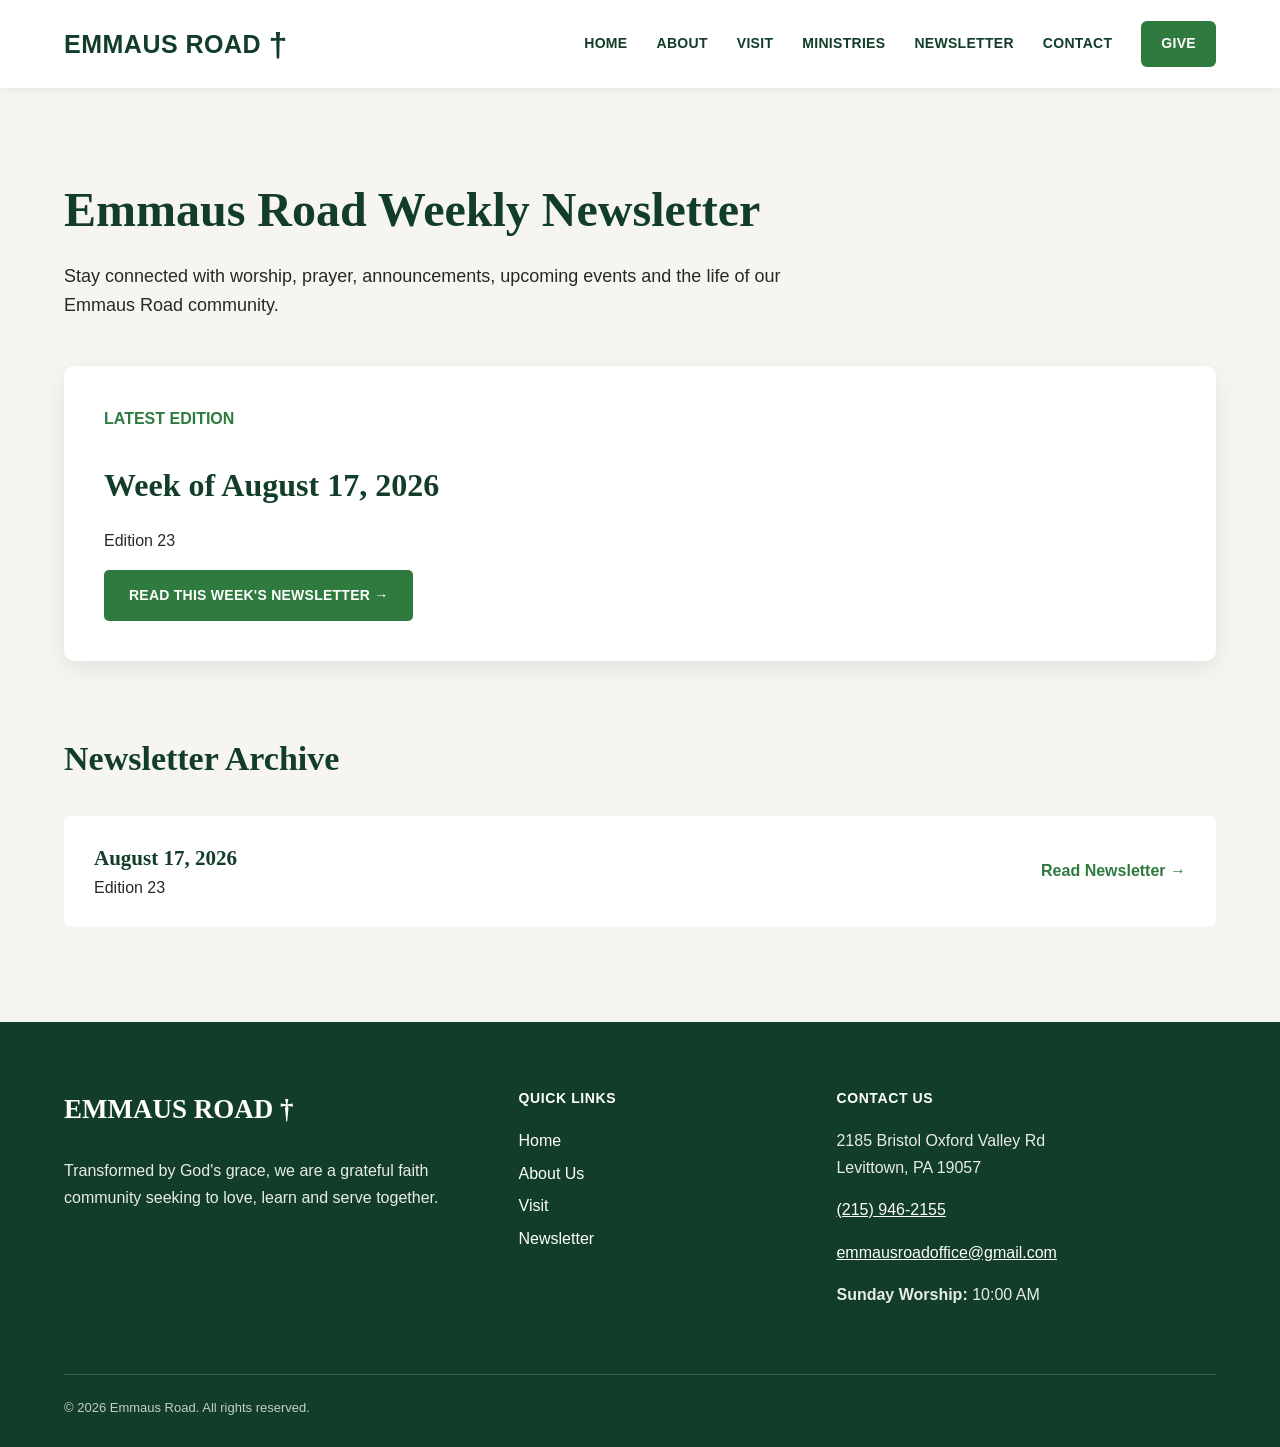
==== newsletter.html @ 32dd7d0e "Create newsletter.html newsletter" ====
<!DOCTYPE html>
<html lang="en">

<head>
    <meta charset="UTF-8">
    <meta name="viewport" content="width=device-width, initial-scale=1.0">

    <title>Weekly Newsletter | Emmaus Road</title>

    <meta name="description"
          content="Read the latest Emmaus Road weekly newsletter and browse previous editions.">

    <link rel="stylesheet" href="styles.css">
</head>

<body>

<header>
    <div class="container nav">

        <a class="brand" href="index.html">
            EMMAUS ROAD
            <span class="brand-cross">†</span>
        </a>

        <nav>
            <a href="index.html">Home</a>
            <a href="index.html#about">About</a>
            <a href="index.html#visit">Visit</a>
            <a href="index.html#ministries">Ministries</a>
            <a href="newsletter.html">Newsletter</a>
            <a href="index.html#contact">Contact</a>

            <a class="give" href="#">
                Give
            </a>
        </nav>

    </div>
</header>


<main>

    <section class="section">

        <div class="container">

            <h1 class="section-title">
                Emmaus Road Weekly Newsletter
            </h1>

            <p style="font-size:18px; max-width:720px;">
                Stay connected with worship, prayer,
                announcements, upcoming events and the life
                of our Emmaus Road community.
            </p>


            <!-- ==========================================
                 LATEST NEWSLETTER
                 ========================================== -->

            <div style="
                background:white;
                margin-top:45px;
                padding:40px;
                border-radius:10px;
                box-shadow:0 8px 25px rgba(0,0,0,.08);
            ">

                <p style="
                    color:#2f7a3e;
                    font-weight:bold;
                    text-transform:uppercase;
                    margin-top:0;
                ">
                    Latest Edition
                </p>

                <h2 style="
                    font-family:Georgia,serif;
                    color:#123d29;
                    font-size:32px;
                    margin-bottom:8px;
                ">
                    Week of August 17, 2026
                </h2>

                <p>
                    Edition 23
                </p>

                <a
                    class="button"
                    target="_blank"
                    href="newsletters/emmaus-road-newsletter-2026-08-17.pdf">

                    Read This Week's Newsletter →

                </a>

            </div>


            <!-- ==========================================
                 NEWSLETTER ARCHIVE

                 EACH WEEK:
                 Copy one archive item,
                 paste it ABOVE the previous week,
                 then change the date and filename.
                 ========================================== -->

            <div style="margin-top:70px;">

                <h2 style="
                    font-family:Georgia,serif;
                    color:#123d29;
                    font-size:34px;
                ">
                    Newsletter Archive
                </h2>


                <!-- AUGUST 17 -->

                <div style="
                    background:white;
                    padding:25px 30px;
                    margin-top:20px;
                    border-radius:8px;
                    display:flex;
                    justify-content:space-between;
                    align-items:center;
                    gap:25px;
                    flex-wrap:wrap;
                ">

                    <div>

                        <strong style="
                            font-family:Georgia,serif;
                            color:#123d29;
                            font-size:21px;
                        ">
                            August 17, 2026
                        </strong>

                        <div>
                            Edition 23
                        </div>

                    </div>

                    <a
                        class="text-link"
                        target="_blank"
                        href="newsletters/emmaus-road-newsletter-2026-08-17.pdf">

                        Read Newsletter →

                    </a>

                </div>


            </div>

        </div>

    </section>

</main>


<footer id="contact">

    <div class="container">

        <div class="footer-grid">

            <div>

                <h3>
                    EMMAUS ROAD †
                </h3>

                <p>
                    Transformed by God's grace, we are a
                    grateful faith community seeking to love,
                    learn and serve together.
                </p>

            </div>


            <div class="footer-links">

                <h4>
                    Quick Links
                </h4>

                <a href="index.html">
                    Home
                </a>

                <a href="index.html#about">
                    About Us
                </a>

                <a href="index.html#visit">
                    Visit
                </a>

                <a href="newsletter.html">
                    Newsletter
                </a>

            </div>


            <div>

                <h4>
                    Contact Us
                </h4>

                <p>
                    2185 Bristol Oxford Valley Rd<br>
                    Levittown, PA 19057
                </p>

                <p>
                    <a href="tel:+12159462155">
                        (215) 946-2155
                    </a>
                </p>

                <p>
                    <a href="mailto:emmausroadoffice@gmail.com">
                        emmausroadoffice@gmail.com
                    </a>
                </p>

                <p>
                    <strong>Sunday Worship:</strong>
                    10:00 AM
                </p>

            </div>

        </div>


        <div class="copyright">
            © 2026 Emmaus Road. All rights reserved.
        </div>

    </div>

</footer>

</body>
</html>
---- styles.css ----
/* =========================================================
   EMMAUS ROAD
   Main Website Styles
   ========================================================= */


/* ---------- COLORS ---------- */

:root {
    --green-dark: #123d29;
    --green-deep: #0b2f20;
    --green: #2f7a3e;
    --green-light: #79b85d;

    --cream: #f7f5ef;
    --white: #ffffff;

    --text: #252a27;
    --muted: #68706b;

    --shadow: 0 12px 35px rgba(0, 0, 0, 0.12);
}


/* ---------- BASIC PAGE SETUP ---------- */

* {
    box-sizing: border-box;
}

html {
    scroll-behavior: smooth;
}

body {
    margin: 0;
    font-family: Arial, Helvetica, sans-serif;
    color: var(--text);
    background: var(--cream);
    line-height: 1.65;
    font-size: 16px;
}

img {
    display: block;
    max-width: 100%;
}

a {
    color: inherit;
}

.container {
    width: min(1180px, 90%);
    margin: 0 auto;
}


/* =========================================================
   HEADER & NAVIGATION
   ========================================================= */

header {
    background: var(--white);
    position: sticky;
    top: 0;
    z-index: 1000;
    box-shadow: 0 1px 10px rgba(0, 0, 0, 0.08);
}

.nav {
    min-height: 88px;

    display: flex;
    align-items: center;
    justify-content: space-between;

    gap: 35px;
}


/* Temporary text logo.
   We can replace this with the real logo later. */

.brand {
    color: var(--green-dark);
    text-decoration: none;

    font-size: 25px;
    font-weight: 800;

    letter-spacing: 0.5px;

    white-space: nowrap;
}

.brand-cross {
    font-size: 34px;
    vertical-align: -3px;
}


/* Desktop navigation */

nav {
    display: flex;
    align-items: center;
    justify-content: flex-end;

    gap: 29px;
}

nav a {
    color: var(--green-dark);
    text-decoration: none;

    font-size: 14px;
    font-weight: 700;

    text-transform: uppercase;
    letter-spacing: 0.3px;

    transition: color 0.2s ease;
}

nav a:hover {
    color: var(--green);
}


/* Give button */

nav .give {
    background: var(--green);
    color: var(--white);

    padding: 11px 20px;

    border-radius: 6px;

    transition:
        background 0.2s ease,
        transform 0.2s ease;
}

nav .give:hover {
    background: #256633;
    color: white;
    transform: translateY(-1px);
}


/* =========================================================
   HERO
   ========================================================= */

.hero {
    min-height: 625px;

    position: relative;

    display: flex;
    align-items: center;

    background:
        linear-gradient(
            90deg,
            rgba(5, 32, 21, 0.94) 0%,
            rgba(5, 32, 21, 0.78) 31%,
            rgba(5, 32, 21, 0.34) 55%,
            rgba(5, 32, 21, 0.08) 80%
        ),
        url("front.jpg");

    background-size: cover;

    /* Adjust this later if we want to move the church
       left or right inside the hero image. */
    background-position: center 48%;
}

.hero-content {
    max-width: 650px;

    color: white;

    padding:
        100px 0
        165px;
}

.hero h1 {
    margin: 0 0 28px;

    font-family: Georgia, "Times New Roman", serif;

    font-size: clamp(54px, 6vw, 80px);
    line-height: 0.98;

    letter-spacing: -2px;

    text-shadow: 0 3px 18px rgba(0, 0, 0, 0.22);
}

.mission {
    max-width: 590px;

    margin-bottom: 38px;

    font-family: Georgia, "Times New Roman", serif;

    font-size: clamp(22px, 2.2vw, 29px);
    line-height: 1.45;

    font-style: italic;

    color: #9ed378;
}


/* =========================================================
   BUTTONS
   ========================================================= */

.button {
    display: inline-block;

    background: var(--green);
    color: white;

    padding: 14px 25px;

    border-radius: 5px;

    text-decoration: none;

    text-transform: uppercase;

    font-size: 14px;
    font-weight: 700;

    letter-spacing: 0.25px;

    transition:
        background 0.2s ease,
        transform 0.2s ease,
        box-shadow 0.2s ease;
}

.button:hover {
    background: #256633;

    transform: translateY(-2px);

    box-shadow: 0 7px 18px rgba(0, 0, 0, 0.15);
}


/* =========================================================
   QUICK INFORMATION CARDS
   ========================================================= */

.quick-info {
    position: relative;

    margin-top: -90px;

    z-index: 20;
}

.info-grid {
    display: grid;

    grid-template-columns:
        repeat(3, 1fr);

    background: white;

    border-radius: 10px;

    overflow: hidden;

    box-shadow: var(--shadow);
}

.info-card {
    min-height: 205px;

    padding: 35px 38px;
}

.info-card + .info-card {
    border-left: 1px solid #dddddd;
}

.info-icon {
    color: var(--green);

    font-size: 32px;

    line-height: 1;

    margin-bottom: 16px;
}

.info-card h3 {
    margin: 0 0 7px;

    color: var(--green-dark);

    font-size: 16px;
    font-weight: 800;

    text-transform: uppercase;

    letter-spacing: 0.3px;
}

.info-card strong {
    font-size: 20px;
}

.info-card p {
    margin: 5px 0;
}

.text-link {
    color: var(--green);

    font-weight: 700;

    text-decoration: none;
}

.text-link:hover {
    text-decoration: underline;
}


/* =========================================================
   GENERAL SECTIONS
   ========================================================= */

.section {
    padding: 95px 0;
}

.section-title {
    margin: 0 0 25px;

    color: var(--green-dark);

    font-family: Georgia, "Times New Roman", serif;

    font-size: clamp(36px, 4vw, 48px);

    line-height: 1.12;
}


/* =========================================================
   WELCOME SECTION
   ========================================================= */

.welcome-grid {
    display: grid;

    grid-template-columns:
        1.2fr 0.8fr;

    gap: 95px;

    align-items: center;
}

.welcome-text p {
    max-width: 650px;

    font-size: 18px;
}

.welcome-grid h3 {
    color: var(--green-dark);

    font-family: Georgia, "Times New Roman", serif;

    font-size: 30px;
}


/* =========================================================
   CONGREGATION PHOTO
   ========================================================= */

.people {
    min-height: 540px;

    position: relative;

    display: flex;
    align-items: center;

    color: white;

    background:
        linear-gradient(
            90deg,
            rgba(10, 30, 18, 0.97) 0%,
            rgba(10, 30, 18, 0.83) 28%,
            rgba(10, 30, 18, 0.35) 48%,
            rgba(10, 30, 18, 0.03) 75%
        ),
        url("group.jpg");

    background-size: cover;

    /*
       Keeping more of the congregation visible.
    */
    background-position: center center;
}

.people-content {
    max-width: 440px;

    padding: 85px 0;
}

.people h2 {
    margin: 0 0 22px;

    font-family: Georgia, "Times New Roman", serif;

    font-size: clamp(44px, 5vw, 64px);

    line-height: 1.02;

    letter-spacing: -1px;
}

.people p {
    font-size: 18px;
}


/* =========================================================
   THIS WEEK / NEWSLETTER
   ========================================================= */

.week {
    background: white;
}

.week-grid {
    display: grid;

    grid-template-columns:
        1fr 1fr;

    gap: 75px;
}

.week-block {
    padding: 12px 0;
}

.week-block + .week-block {
    border-left: 1px solid #dddddd;

    padding-left: 75px;
}

.week h3 {
    margin-top: 0;

    color: var(--green-dark);

    font-family: Georgia, "Times New Roman", serif;

    font-size: 26px;
}

.week p {
    font-size: 17px;
}


/* =========================================================
   VISIT
   ========================================================= */

.visit {
    text-align: center;

    background: var(--cream);
}

.visit p {
    max-width: 720px;

    margin:
        0 auto
        30px;

    font-size: 18px;
}


/* =========================================================
   FOOTER
   ========================================================= */

footer {
    background: var(--green-dark);

    color: white;

    padding:
        65px 0
        28px;
}

.footer-grid {
    display: grid;

    grid-template-columns:
        1.25fr 0.8fr 1.25fr;

    gap: 75px;
}

footer h3 {
    margin-top: 0;

    font-family: Georgia, "Times New Roman", serif;

    font-size: 27px;
}

footer h4 {
    margin-top: 0;

    font-size: 14px;

    text-transform: uppercase;

    letter-spacing: 0.6px;
}

footer p {
    color: rgba(255,255,255,0.9);
}

footer a {
    color: white;
}

.footer-links a {
    display: block;

    margin: 6px 0;

    text-decoration: none;
}

.footer-links a:hover {
    text-decoration: underline;
}

.copyright {
    margin-top: 50px;

    padding-top: 22px;

    border-top:
        1px solid
        rgba(255,255,255,0.22);

    font-size: 13px;

    opacity: 0.75;
}


/* =========================================================
   TABLET
   ========================================================= */

@media (max-width: 950px) {

    .nav {
        gap: 20px;
    }

    nav {
        gap: 17px;
    }

    nav a {
        font-size: 12px;
    }

    .welcome-grid {
        gap: 55px;
    }

}


/* =========================================================
   MOBILE
   ========================================================= */

@media (max-width: 760px) {

    .container {
        width: min(92%, 680px);
    }


    /* Header */

    header {
        position: relative;
    }

    .nav {
        flex-direction: column;

        padding:
            18px 0
            20px;

        gap: 14px;
    }

    .brand {
        font-size: 23px;
    }

    nav {
        width: 100%;

        flex-wrap: wrap;

        justify-content: center;

        gap:
            10px
            17px;
    }

    nav a {
        font-size: 12px;
    }


    /* Hero */

    .hero {
        min-height: 630px;

        background-position:
            58% center;
    }

    .hero-content {
        padding:
            80px 0
            150px;
    }

    .hero h1 {
        font-size: clamp(48px, 14vw, 65px);
    }

    .mission {
        font-size: 21px;
    }


    /* Quick cards */

    .quick-info {
        margin-top: -75px;
    }

    .info-grid {
        grid-template-columns: 1fr;
    }

    .info-card {
        min-height: auto;

        padding: 27px 30px;
    }

    .info-card + .info-card {
        border-left: 0;

        border-top:
            1px solid
            #dddddd;
    }


    /* Main sections */

    .section {
        padding: 70px 0;
    }

    .welcome-grid,
    .week-grid,
    .footer-grid {
        grid-template-columns: 1fr;
    }

    .welcome-grid {
        gap: 35px;
    }


    /* Congregation */

    .people {
        min-height: 610px;

        background-position:
            62% center;
    }

    .people-content {
        max-width: 340px;
    }


    /* Newsletter */

    .week-grid {
        gap: 35px;
    }

    .week-block + .week-block {
        border-left: 0;

        border-top:
            1px solid
            #dddddd;

        padding-left: 0;

        padding-top: 35px;
    }


    /* Footer */

    .footer-grid {
        gap: 35px;
    }

}


/* =========================================================
   VERY SMALL PHONES
   ========================================================= */

@media (max-width: 430px) {

    .hero h1 {
        font-size: 48px;
    }

    .mission {
        font-size: 19px;
    }

    .section-title {
        font-size: 35px;
    }

    .people h2 {
        font-size: 44px;
    }

}
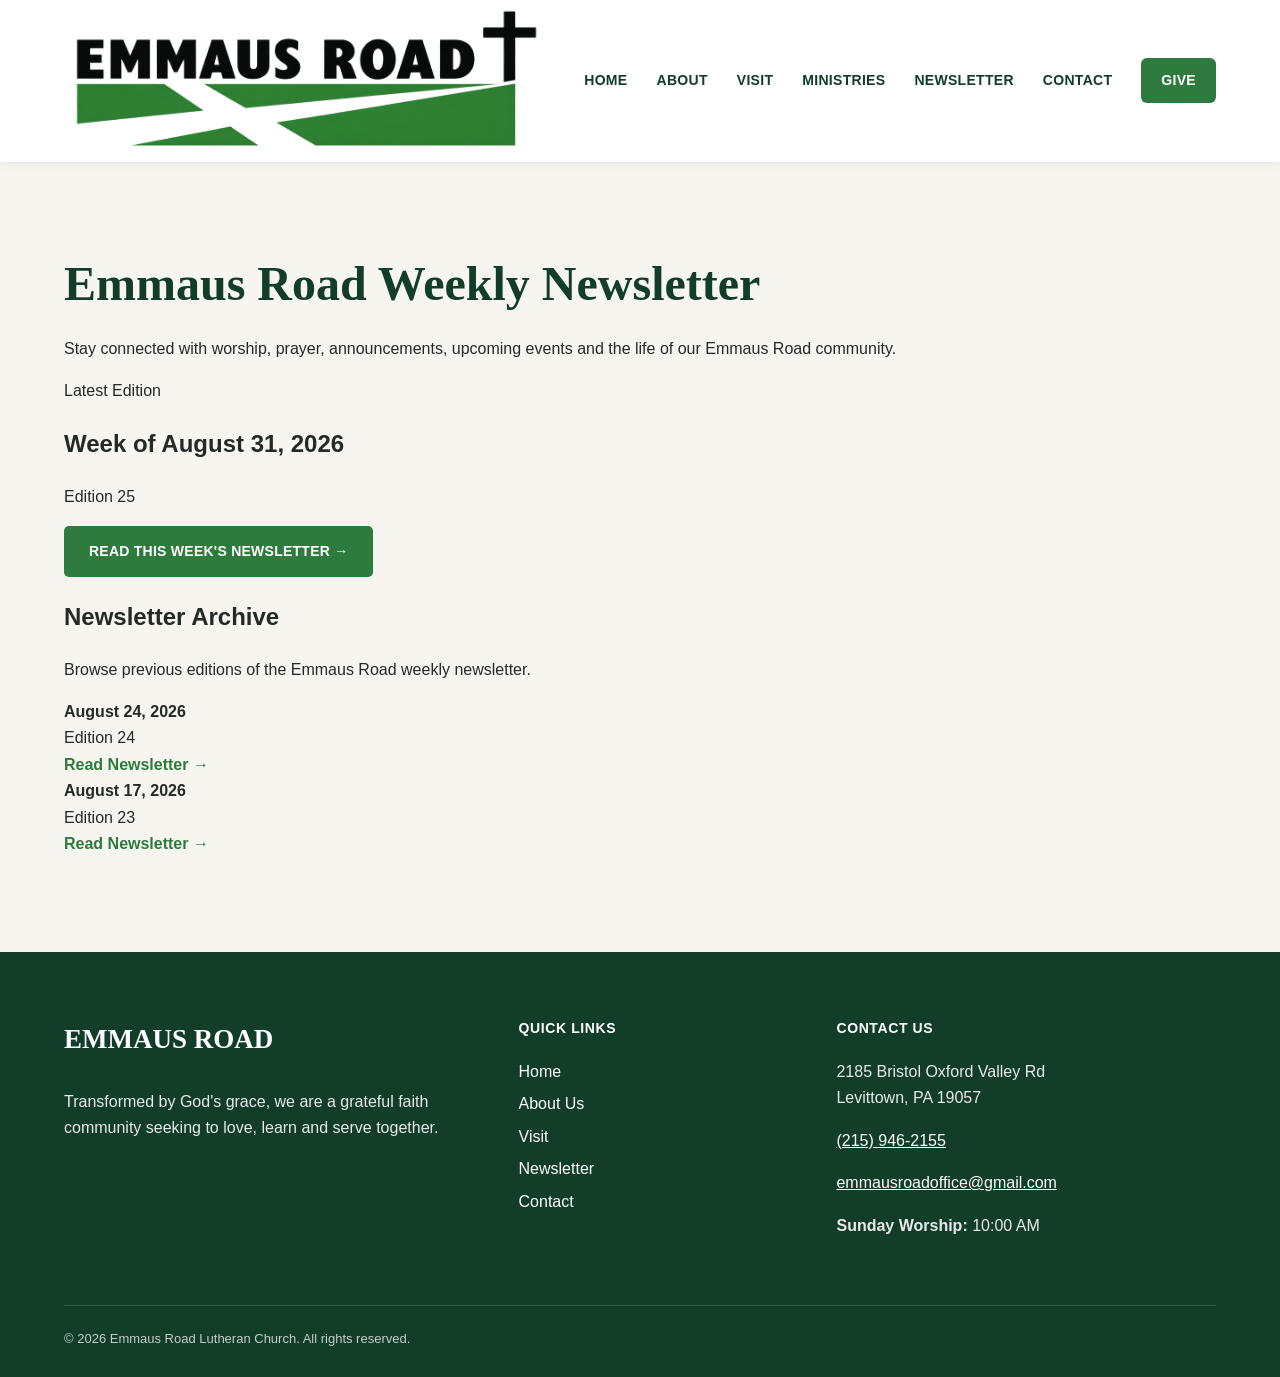
==== commit 3355864b: "Update newsletter.html" ====
--- a/newsletter.html
+++ b/newsletter.html
@@ -3,44 +3,91 @@
 
 <head>
     <meta charset="UTF-8">
-    <meta name="viewport" content="width=device-width, initial-scale=1.0">
-
-    <title>Weekly Newsletter | Emmaus Road</title>
+
+    <meta name="viewport"
+          content="width=device-width, initial-scale=1.0">
+
+    <title>Weekly Newsletter | Emmaus Road Lutheran Church</title>
 
     <meta name="description"
-          content="Read the latest Emmaus Road weekly newsletter and browse previous editions.">
+          content="Read the latest Emmaus Road Lutheran Church weekly newsletter and browse previous editions.">
 
     <link rel="stylesheet" href="styles.css">
 </head>
 
+
 <body>
 
+
+<!-- ======================================================
+     HEADER / NAVIGATION
+     ====================================================== -->
+
 <header>
+
     <div class="container nav">
 
+        <!-- REAL EMMAUS ROAD LOGO -->
+
         <a class="brand" href="index.html">
-            EMMAUS ROAD
-            <span class="brand-cross">†</span>
+            <img
+                src="logo.png"
+                alt="Emmaus Road Lutheran Church">
         </a>
 
+
         <nav>
-            <a href="index.html">Home</a>
-            <a href="index.html#about">About</a>
-            <a href="index.html#visit">Visit</a>
-            <a href="index.html#ministries">Ministries</a>
-            <a href="newsletter.html">Newsletter</a>
-            <a href="index.html#contact">Contact</a>
+
+            <a href="index.html">
+                Home
+            </a>
+
+            <a href="index.html#about">
+                About
+            </a>
+
+            <a href="index.html#visit">
+                Visit
+            </a>
+
+            <a href="index.html#ministries">
+                Ministries
+            </a>
+
+            <a href="newsletter.html">
+                Newsletter
+            </a>
+
+            <a href="index.html#contact">
+                Contact
+            </a>
+
+
+            <!--
+            Replace # with the giving app URL
+            when ready.
+            -->
 
             <a class="give" href="#">
                 Give
             </a>
+
         </nav>
 
     </div>
+
 </header>
 
 
+
+<!-- ======================================================
+     MAIN CONTENT
+     ====================================================== -->
+
 <main>
+
+
+    <!-- NEWSLETTER INTRO -->
 
     <section class="section">
 
@@ -50,150 +97,113 @@
                 Emmaus Road Weekly Newsletter
             </h1>
 
-            <p style="font-size:18px; max-width:720px;">
+            <p class="newsletter-intro">
+
                 Stay connected with worship, prayer,
-                announcements, upcoming events and the life
-                of our Emmaus Road community.
+                announcements, upcoming events and the
+                life of our Emmaus Road community.
+
             </p>
+
 
 
             <!-- ==========================================
                  LATEST NEWSLETTER
+
+                 newsletters.js automatically places the
+                 newest newsletter here.
                  ========================================== -->
 
-            <div style="
-                background:white;
-                margin-top:45px;
-                padding:40px;
-                border-radius:10px;
-                box-shadow:0 8px 25px rgba(0,0,0,.08);
-            ">
-
-                <p style="
-                    color:#2f7a3e;
-                    font-weight:bold;
-                    text-transform:uppercase;
-                    margin-top:0;
-                ">
-                    Latest Edition
-                </p>
-
-                <h2 style="
-                    font-family:Georgia,serif;
-                    color:#123d29;
-                    font-size:32px;
-                    margin-bottom:8px;
-                ">
-                    Week of August 17, 2026
-                </h2>
-
-                <p>
-                    Edition 23
-                </p>
-
-                <a
-                    class="button"
-                    target="_blank"
-                    href="newsletters/emmaus-road-newsletter-2026-08-17.pdf">
-
-                    Read This Week's Newsletter →
-
-                </a>
-
-            </div>
+            <div
+                id="latest-newsletter"
+                class="latest-newsletter">
+
+                <p>
+                    Loading the latest newsletter...
+                </p>
+
+            </div>
+
 
 
             <!-- ==========================================
                  NEWSLETTER ARCHIVE
 
-                 EACH WEEK:
-                 Copy one archive item,
-                 paste it ABOVE the previous week,
-                 then change the date and filename.
+                 newsletters.js automatically places all
+                 previous newsletters here.
                  ========================================== -->
 
-            <div style="margin-top:70px;">
-
-                <h2 style="
-                    font-family:Georgia,serif;
-                    color:#123d29;
-                    font-size:34px;
-                ">
+            <div class="newsletter-archive-section">
+
+                <h2 class="newsletter-archive-title">
                     Newsletter Archive
                 </h2>
 
-
-                <!-- AUGUST 17 -->
-
-                <div style="
-                    background:white;
-                    padding:25px 30px;
-                    margin-top:20px;
-                    border-radius:8px;
-                    display:flex;
-                    justify-content:space-between;
-                    align-items:center;
-                    gap:25px;
-                    flex-wrap:wrap;
-                ">
-
-                    <div>
-
-                        <strong style="
-                            font-family:Georgia,serif;
-                            color:#123d29;
-                            font-size:21px;
-                        ">
-                            August 17, 2026
-                        </strong>
-
-                        <div>
-                            Edition 23
-                        </div>
-
-                    </div>
-
-                    <a
-                        class="text-link"
-                        target="_blank"
-                        href="newsletters/emmaus-road-newsletter-2026-08-17.pdf">
-
-                        Read Newsletter →
-
-                    </a>
+                <p class="newsletter-archive-description">
+
+                    Browse previous editions of the
+                    Emmaus Road weekly newsletter.
+
+                </p>
+
+
+                <div id="newsletter-archive">
+
+                    <p>
+                        Loading newsletter archive...
+                    </p>
 
                 </div>
 
-
-            </div>
+            </div>
+
 
         </div>
 
     </section>
 
+
 </main>
 
 
+
+<!-- ======================================================
+     FOOTER
+     ====================================================== -->
+
 <footer id="contact">
 
     <div class="container">
 
         <div class="footer-grid">
 
+
+            <!-- CHURCH -->
+
             <div>
 
+                <!--
+                Keeping text in the footer for now because
+                the standard logo has a white background.
+                -->
+
                 <h3>
-                    EMMAUS ROAD †
+                    EMMAUS ROAD
                 </h3>
 
                 <p>
+
                     Transformed by God's grace, we are a
-                    grateful faith community seeking to love,
-                    learn and serve together.
-                </p>
-
-            </div>
-
+                    grateful faith community seeking to
+                    love, learn and serve together.
+
+                </p>
+
+            </div>
+
+
+
+            <!-- QUICK LINKS -->
 
             <div class="footer-links">
 
@@ -217,8 +227,15 @@
                     Newsletter
                 </a>
 
-            </div>
-
+                <a href="index.html#contact">
+                    Contact
+                </a>
+
+            </div>
+
+
+
+            <!-- CONTACT -->
 
             <div>
 
@@ -231,35 +248,66 @@
                     Levittown, PA 19057
                 </p>
 
-                <p>
+
+                <p>
+
                     <a href="tel:+12159462155">
                         (215) 946-2155
                     </a>
-                </p>
-
-                <p>
+
+                </p>
+
+
+                <p>
+
                     <a href="mailto:emmausroadoffice@gmail.com">
                         emmausroadoffice@gmail.com
                     </a>
-                </p>
-
-                <p>
-                    <strong>Sunday Worship:</strong>
+
+                </p>
+
+
+                <p>
+
+                    <strong>
+                        Sunday Worship:
+                    </strong>
+
                     10:00 AM
-                </p>
-
-            </div>
+
+                </p>
+
+            </div>
+
 
         </div>
 
 
+
         <div class="copyright">
-            © 2026 Emmaus Road. All rights reserved.
+
+            © 2026 Emmaus Road Lutheran Church.
+            All rights reserved.
+
         </div>
 
+
     </div>
 
 </footer>
 
+
+
+<!-- ======================================================
+     NEWSLETTER SCRIPT
+
+     Reads newsletters.json and automatically builds
+     the latest newsletter and archive.
+     ====================================================== -->
+
+<script src="newsletters.js"></script>
+
+
 </body>
+
 </html>
--- a/styles.css
+++ b/styles.css
@@ -294,13 +294,30 @@
 }
 
 .info-icon {
-    color: var(--green);
-
-    font-size: 32px;
-
-    line-height: 1;
-
-    margin-bottom: 16px;
+    width: 54px;
+    height: 54px;
+
+    display: flex;
+    align-items: center;
+    justify-content: center;
+
+    margin-bottom: 18px;
+
+    background: var(--green-dark);
+
+    border-radius: 50%;
+}
+
+.info-icon svg {
+    width: 28px;
+    height: 28px;
+
+    fill: none;
+    stroke: white;
+
+    stroke-width: 1.8;
+    stroke-linecap: round;
+    stroke-linejoin: round;
 }
 
 .info-card h3 {
@@ -581,6 +598,181 @@
     opacity: 0.75;
 }
 
+/* =========================================================
+   UPCOMING EVENTS
+   ========================================================= */
+
+.events-section {
+    background: var(--cream);
+}
+
+.events-heading {
+    display: flex;
+    justify-content: space-between;
+    align-items: end;
+    gap: 30px;
+
+    margin-bottom: 35px;
+}
+
+.events-heading .section-title {
+    margin-bottom: 8px;
+}
+
+.events-heading p {
+    margin: 0;
+    font-size: 17px;
+    color: var(--muted);
+}
+
+
+/* Event grid */
+
+.events-grid {
+    display: grid;
+    grid-template-columns: repeat(4, 1fr);
+    gap: 20px;
+}
+
+
+/* Individual event */
+
+.event-card {
+    display: flex;
+    align-items: stretch;
+
+    min-height: 145px;
+
+    background: white;
+
+    border-radius: 9px;
+
+    overflow: hidden;
+
+    box-shadow:
+        0 5px 20px
+        rgba(0, 0, 0, 0.07);
+
+    transition:
+        transform 0.2s ease,
+        box-shadow 0.2s ease;
+}
+
+.event-card:hover {
+    transform: translateY(-3px);
+
+    box-shadow:
+        0 10px 28px
+        rgba(0, 0, 0, 0.11);
+}
+
+
+/* Date box */
+
+.event-date {
+    width: 82px;
+    min-width: 82px;
+
+    display: flex;
+    flex-direction: column;
+    align-items: center;
+    justify-content: center;
+
+    padding: 15px 8px;
+
+    background: #eef3ec;
+
+    color: var(--green-dark);
+
+    text-align: center;
+}
+
+.event-month {
+    font-size: 13px;
+    font-weight: 800;
+
+    text-transform: uppercase;
+
+    line-height: 1;
+}
+
+.event-day {
+    margin: 5px 0 3px;
+
+    font-family:
+        Georgia,
+        "Times New Roman",
+        serif;
+
+    font-size: 35px;
+    line-height: 1;
+}
+
+.event-weekday {
+    font-size: 11px;
+    font-weight: 800;
+
+    text-transform: uppercase;
+}
+
+
+/* Event information */
+
+.event-info {
+    padding: 20px 18px;
+
+    display: flex;
+    flex-direction: column;
+    justify-content: center;
+}
+
+.event-info h3 {
+    margin: 0 0 8px;
+
+    color: var(--green-dark);
+
+    font-family:
+        Arial,
+        Helvetica,
+        sans-serif;
+
+    font-size: 16px;
+    line-height: 1.3;
+}
+
+.event-time {
+    font-size: 14px;
+    font-weight: 700;
+
+    margin-bottom: 3px;
+}
+
+.event-details {
+    color: var(--muted);
+
+    font-size: 13px;
+}
+
+
+/* Message shown if there are no upcoming events */
+
+.no-events {
+    grid-column: 1 / -1;
+
+    background: white;
+
+    padding: 35px;
+
+    border-radius: 9px;
+
+    text-align: center;
+
+    color: var(--muted);
+
+    box-shadow:
+        0 5px 20px
+        rgba(0, 0, 0, 0.06);
+}
 
 /* =========================================================
    TABLET
@@ -604,7 +796,12 @@
         gap: 55px;
     }
 
-}
+    /* ADD THIS HERE */
+    .events-grid {
+        grid-template-columns: repeat(2, 1fr);
+    }
+
+} 
 
 
 /* =========================================================
@@ -679,7 +876,7 @@
     }
 
 
-    /* Quick cards */
+    /* Quick Information Cards */
 
     .quick-info {
         margin-top: -75px;
@@ -704,7 +901,7 @@
     }
 
 
-    /* Main sections */
+    /* Main Sections */
 
     .section {
         padding: 70px 0;
@@ -754,6 +951,21 @@
     }
 
 
+    /* Upcoming Events */
+
+    .events-grid {
+        grid-template-columns: 1fr;
+    }
+
+    .events-heading {
+        display: block;
+    }
+
+    .event-card {
+        min-height: 125px;
+    }
+
+
     /* Footer */
 
     .footer-grid {
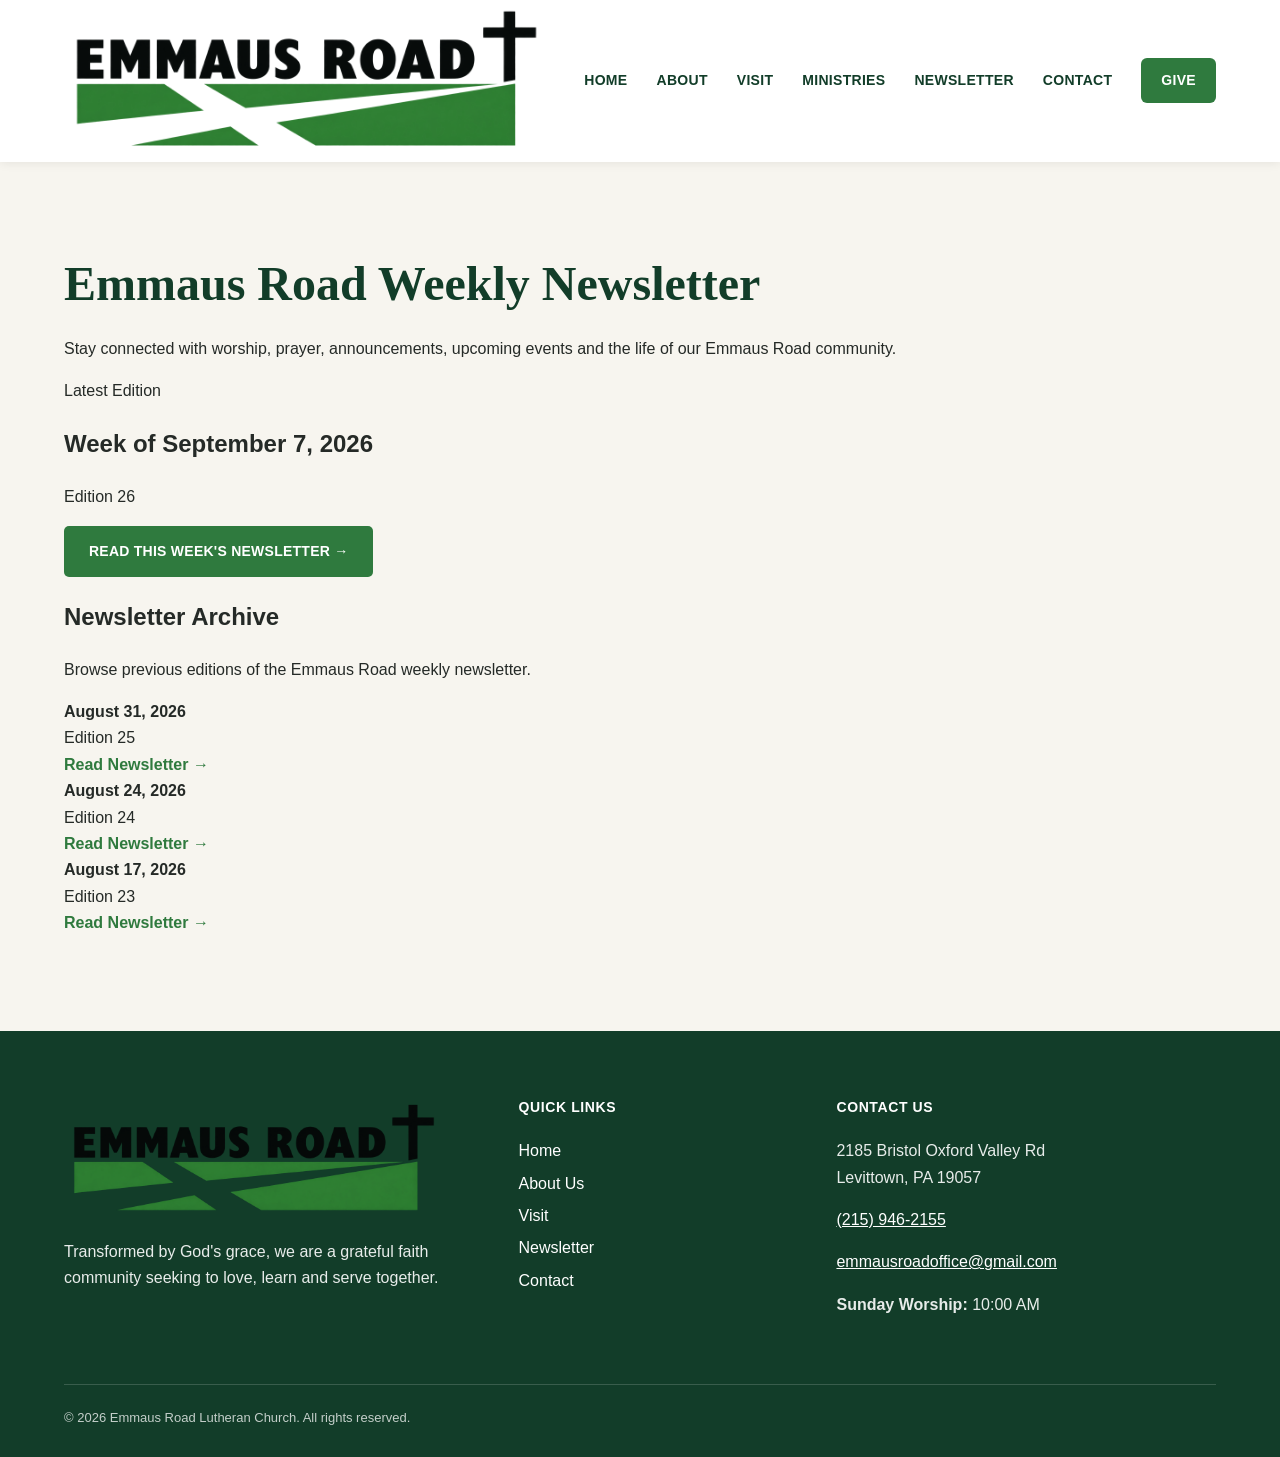
==== commit c26732b8: "Update newsletter.html" ====
--- a/newsletter.html
+++ b/newsletter.html
@@ -180,26 +180,21 @@
 
             <!-- CHURCH -->
 
-            <div>
-
-                <!--
-                Keeping text in the footer for now because
-                the standard logo has a white background.
-                -->
-
-                <h3>
-                    EMMAUS ROAD
-                </h3>
-
-                <p>
-
-                    Transformed by God's grace, we are a
-                    grateful faith community seeking to
-                    love, learn and serve together.
-
-                </p>
-
-            </div>
+<div class="footer-brand">
+
+    <a href="index.html" class="footer-logo">
+        <img
+            src="logo.png"
+            alt="Emmaus Road Lutheran Church">
+    </a>
+
+    <p>
+        Transformed by God's grace, we are a
+        grateful faith community seeking to
+        love, learn and serve together.
+    </p>
+
+</div>
 
 
 
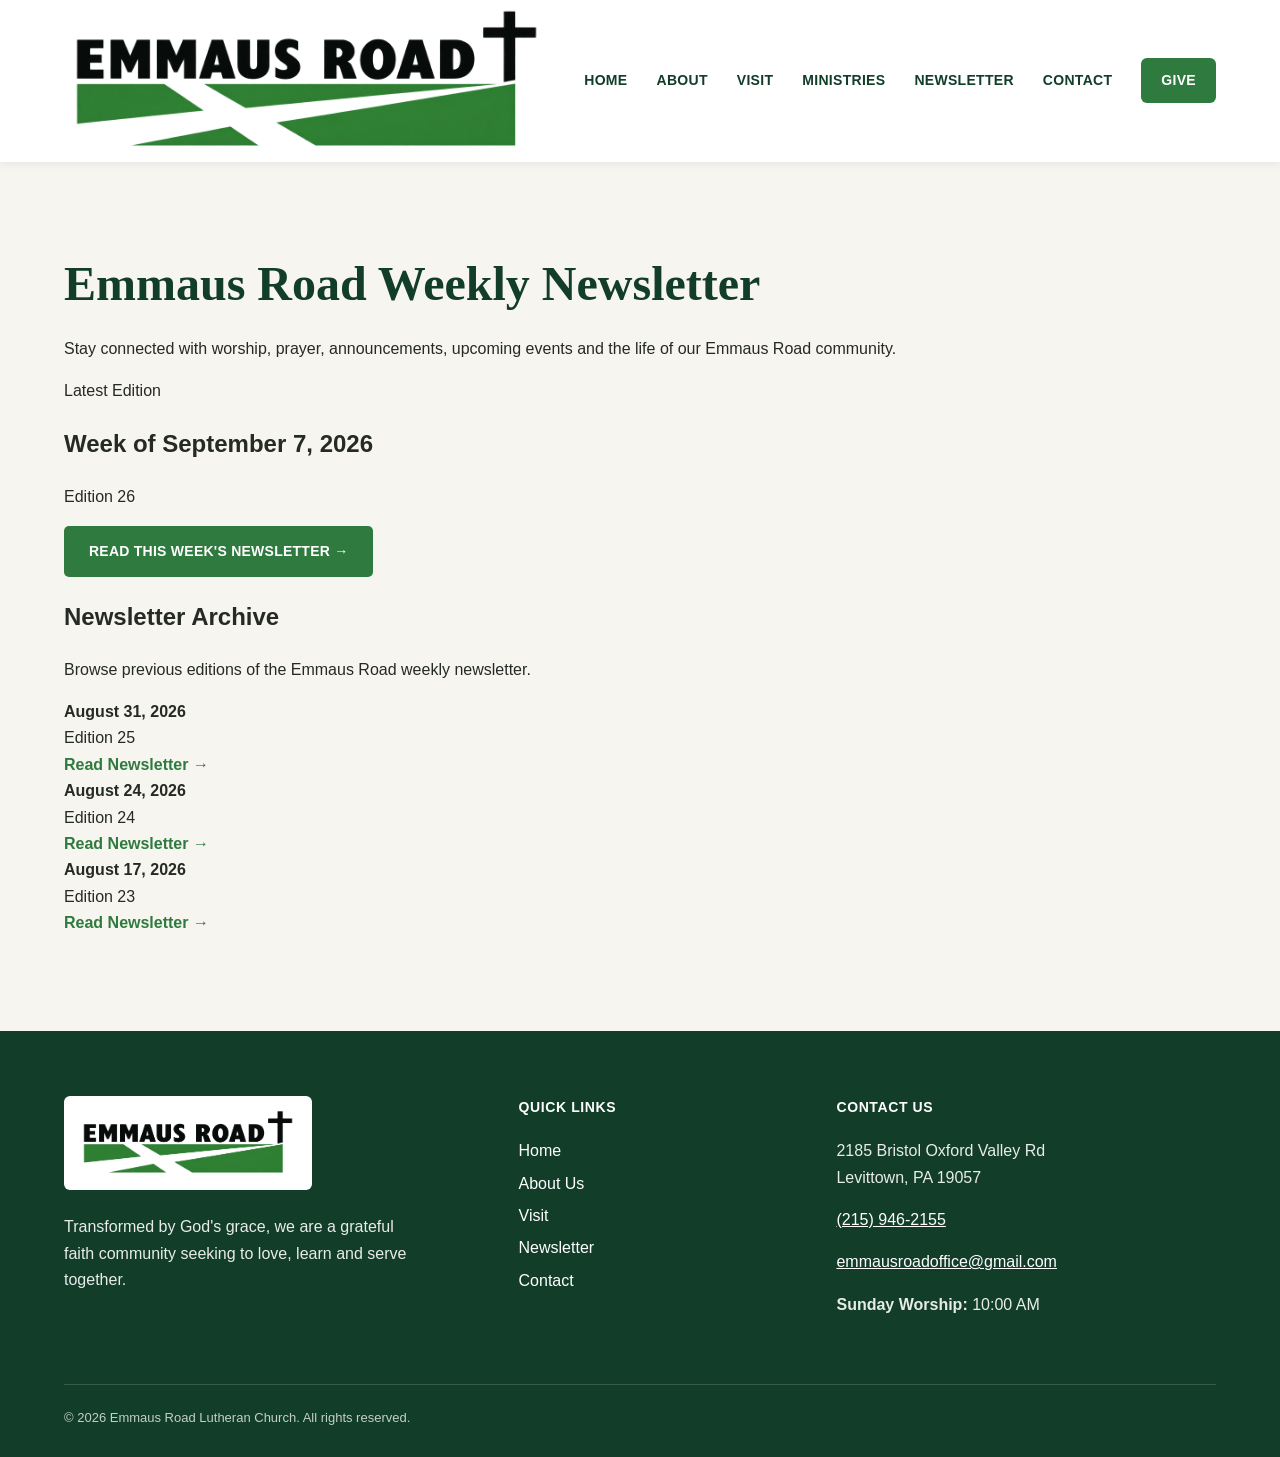
==== commit 96ccc87f: "Update newsletter.html" ====
--- a/newsletter.html
+++ b/newsletter.html
@@ -68,9 +68,12 @@
             when ready.
             -->
 
-            <a class="give" href="#">
-                Give
-            </a>
+<a class="give"
+   href="https://secure.myvanco.com/L-YRBJ/home"
+   target="_blank"
+   rel="noopener noreferrer">
+    Give
+</a>
 
         </nav>
 
--- a/styles.css
+++ b/styles.css
@@ -501,7 +501,56 @@
     font-size: 17px;
 }
 
-
+/* =========================================================
+   THIS WEEK - SCRIPTURE BLOCK
+   ========================================================= */
+
+#homepage-scripture-excerpt {
+    display: block;
+
+    margin-bottom: 18px;
+
+    color: var(--text);
+
+    font-family:
+        Georgia,
+        "Times New Roman",
+        serif;
+
+    font-size: 18px;
+    line-height: 1.55;
+}
+
+#homepage-scripture {
+    display: inline-block;
+
+    margin-bottom: 14px;
+
+    color: var(--green-dark);
+
+    font-size: 18px;
+}
+
+#homepage-theme {
+    margin:
+        8px 0
+        24px;
+
+    color: var(--green-dark);
+
+    font-family:
+        Georgia,
+        "Times New Roman",
+        serif;
+
+    font-size: 28px;
+    line-height: 1.2;
+}
+
+.week-block p {
+    margin-top: 0;
+    margin-bottom: 18px;
+}
 /* =========================================================
    VISIT
    ========================================================= */
@@ -773,7 +822,34 @@
         0 5px 20px
         rgba(0, 0, 0, 0.06);
 }
-
+/* Footer logo */
+
+.footer-logo {
+    display: inline-block;
+
+    background: white;
+
+    padding: 10px 14px;
+
+    border-radius: 6px;
+
+    margin-bottom: 16px;
+}
+
+.footer-logo img {
+    display: block;
+
+    width: 220px;
+    max-width: 100%;
+
+    height: auto;
+}
+
+.footer-brand p {
+    max-width: 350px;
+
+    margin-top: 0;
+}
 /* =========================================================
    TABLET
    ========================================================= */
